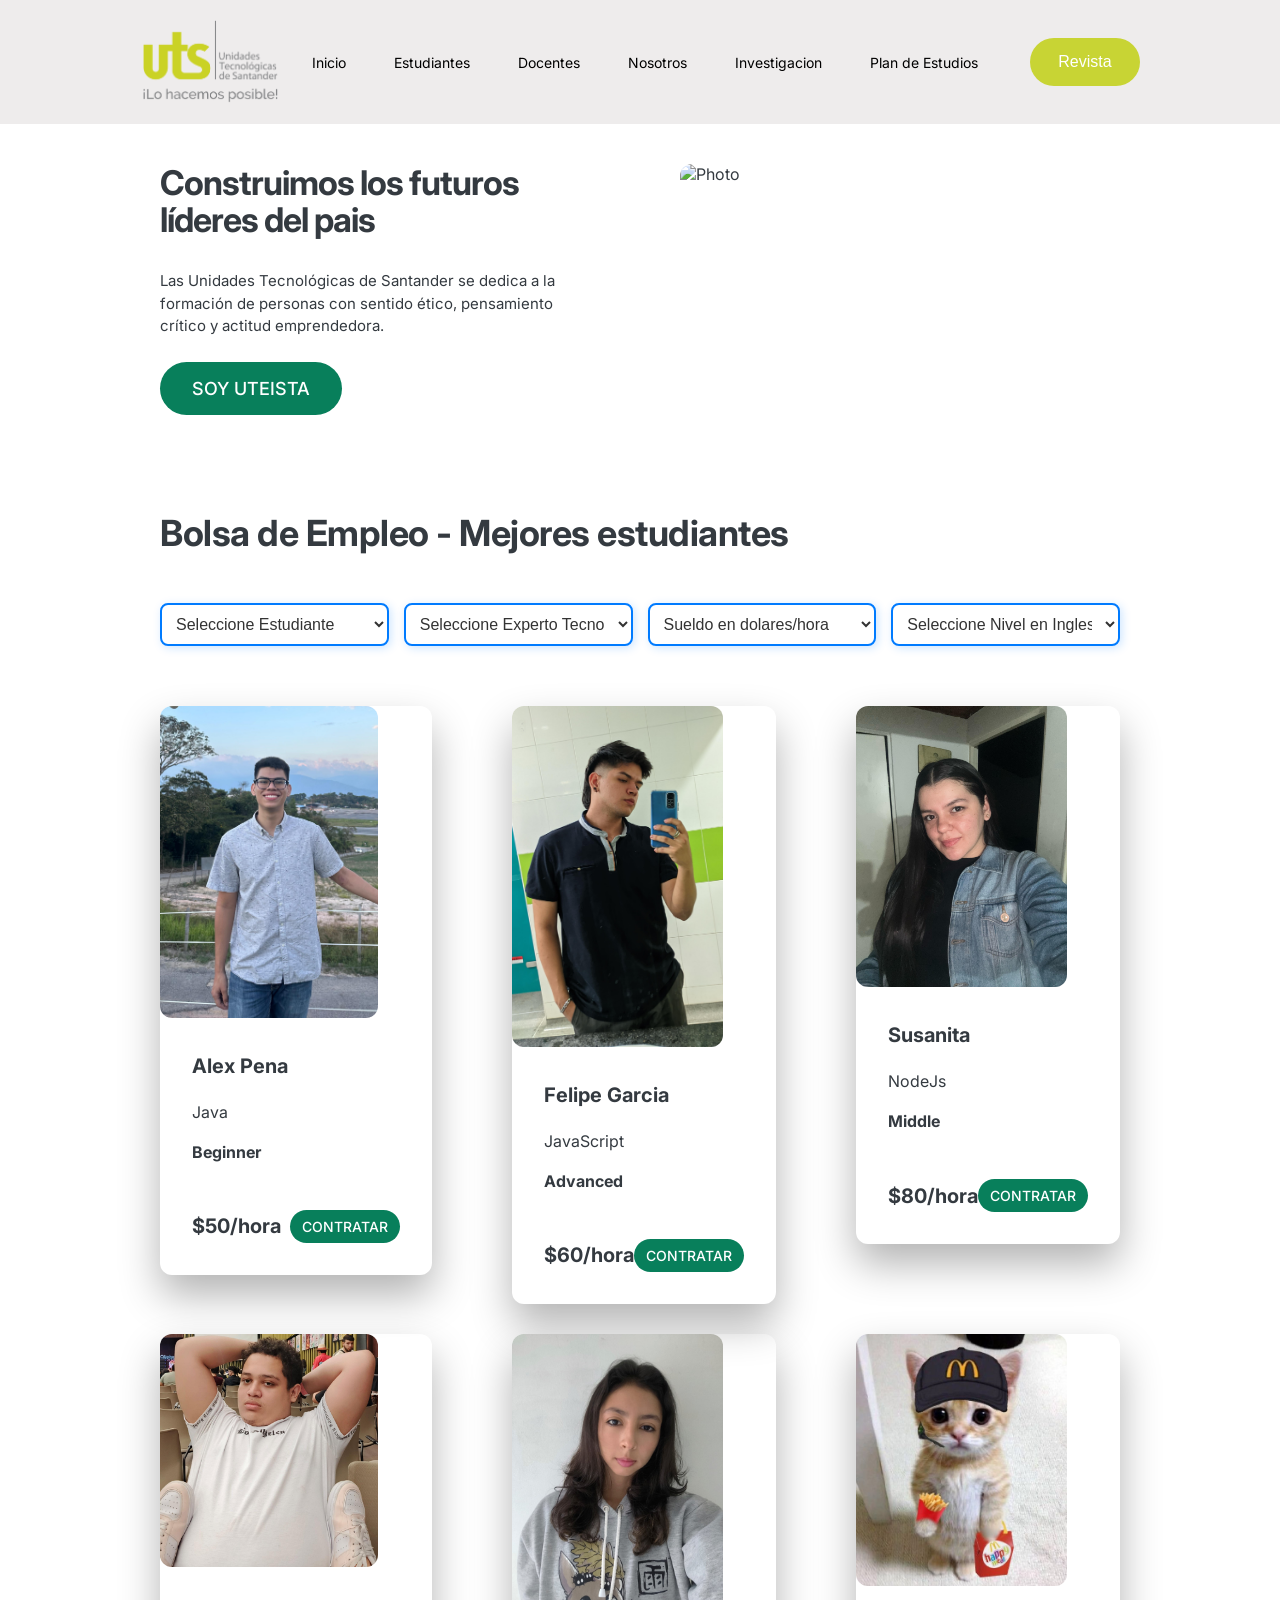
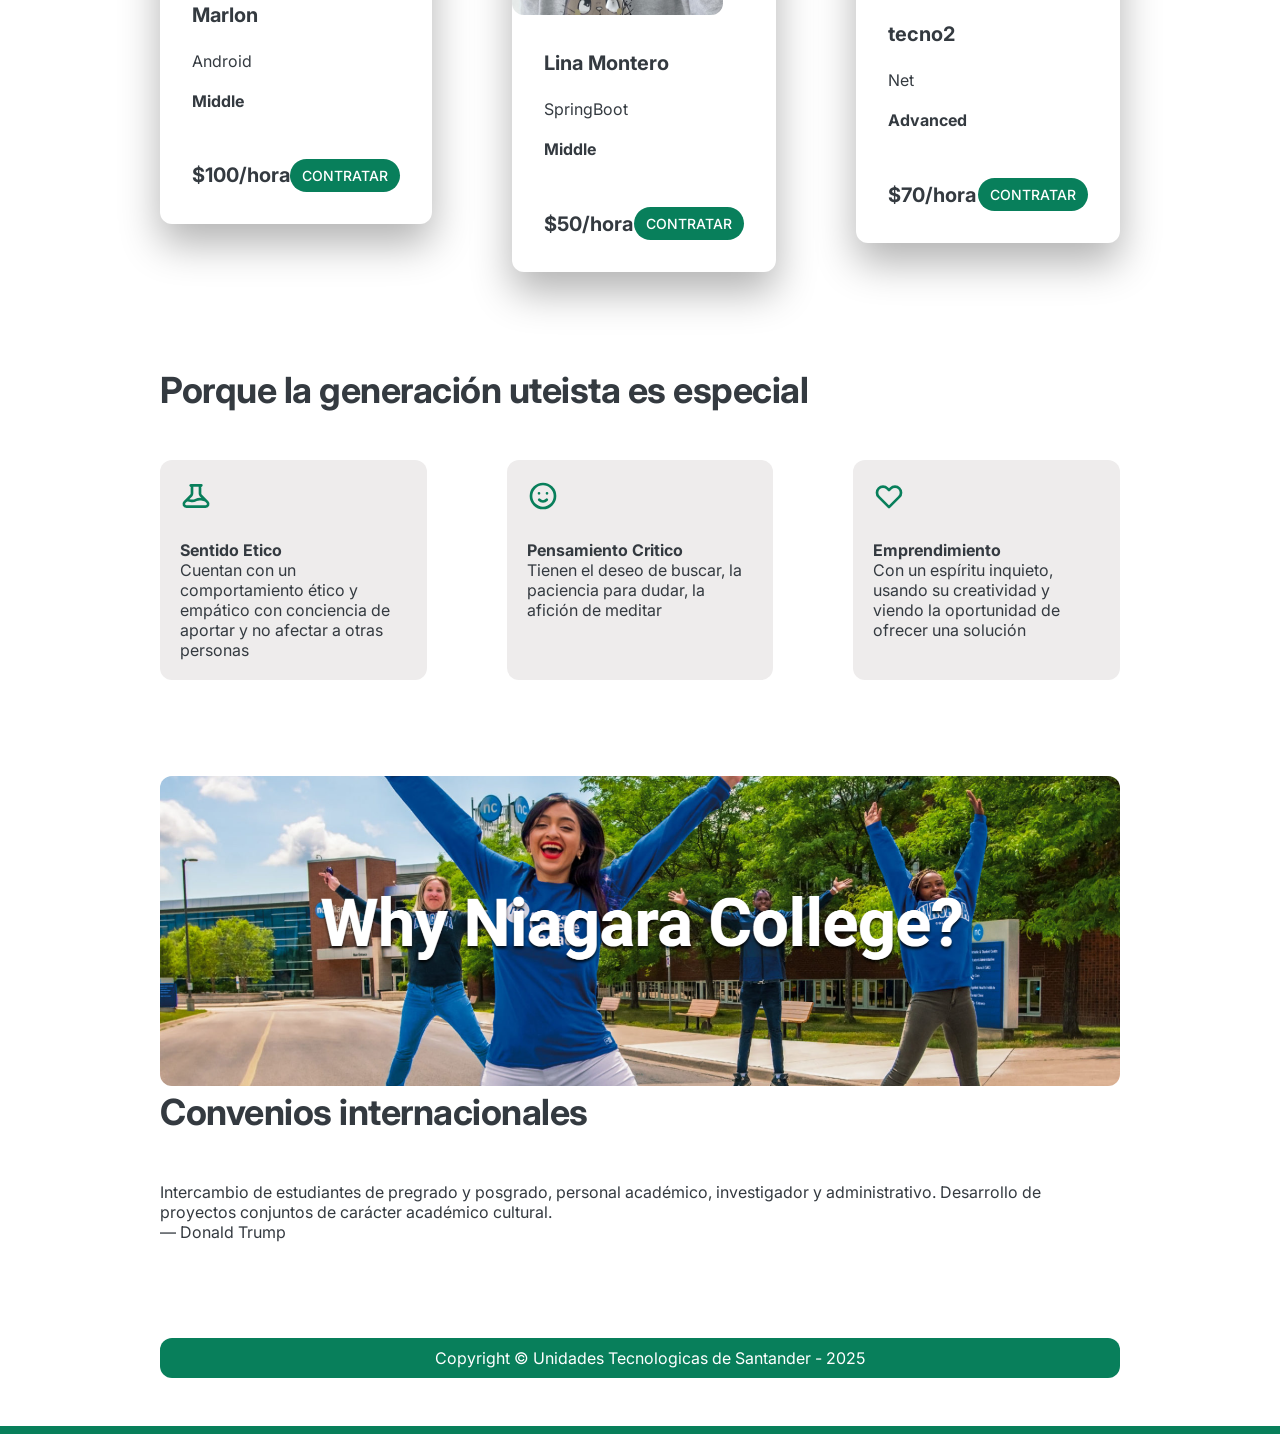
==== index.html @ 167768f4 "Reotganizandi en la raiz del repositorio" ====
<!DOCTYPE html>
<html lang="en">
  <head>
    <meta charset="UTF-8" />
    <meta name="viewport" content="width=device-width, initial-scale=1.0" />
    <link rel="preconnect" href="https://fonts.gstatic.com" />
    <link
      href="https://fonts.googleapis.com/css2?family=Inter:wght@400;500;700&display=swap"
      rel="stylesheet"
    />
    <link rel="stylesheet" href="styles.css" />
    <title>Uteista</title>
  </head>

  <body>
    <!-- Top Bar -->
    <div id="main-header" class="main-header">

      <!-- section Nav Bar -->
      <section class="navbar-uts">

        <!-- Logo -->
        <img src="img/Logo-UTS-1.png" class="logo" alt="Logo" />

        <!-- Nav  Bar -->
        <nav class="navbar-general">
          <!-- Links -->
          <a href="index.html">Inicio</a>
          <a href="#">Estudiantes</a>
          <a href="#">Docentes</a>
          <a href="#">Nosotros</a>
          <a href="#">Investigacion</a>
          <a href="#">Plan de Estudios</a>
        </nav>

        <button class="btn-academic bg-verde">Revista</button>
      </section>
    </div>

    <div class="container">
      <header>
        <!-- Title -->
        <div class="header-text-box">
          <!-- Slogan -->
          <h1>Construimos los futuros líderes del pais</h1>

          <!-- Banner Descripcion -->
          <p class="header-text">
            Las Unidades Tecnológicas de Santander se dedica a la formación de
            personas con sentido ético, pensamiento crítico y actitud
            emprendedora.
          </p>

          <!-- Boton Uteista -->
          <a class="btn btn--big" href="#">Soy Uteista</a>
        </div>

        <!-- Banner Photo -->
        <img src="img/chica-uteista.png" alt="Photo" />
      </header>

      <h2>Bolsa de Empleo - Mejores estudiantes</h2>

      <!-- selects ini -->
      <div class="busqueda">
        <form class="contenedor-selects">

          <!-- Select Nombres estudiantes -->
          
            <select class="form-select desplegable" id="nombre">
              <option value="">Seleccione Estudiante</option>
            </select>
          

           <!-- Select para seleccionar un lenguaje en  la tecnologia en que es experto el estudiante -->
          
            <select class="form-select desplegable" id="experto">
              <option value="">Seleccione Experto Tecnologia</option>
              <option value="html">Html</option>
              <option value="javascript">JavaScript</option>
              <option value="node">Node Js</option>
              <option value="mongo">Mongo DB</option>
              <option value="php">Php</option>
              <option value="vue">Vue</option>
              <option value="asp">ASP.NET</option>
              <option value="java">Java</option>
            </select>
        
        
        <!-- Select sueldo -->
         
            <select class="form-select desplegable" id="sueldo">
              <option value="">Sueldo en dolares/hora</option>
            </select>
         

           <!-- Select para seleccionar un valor del nivel en Ingles -->
          
            <select class="form-select desplegable" id="nivelIngles">
              <option value="">Seleccione Nivel en Ingles</option>
              <option value="beginner">Beginner</option>
              <option value="middle">Middle</option>
              <option value="advanced">Advanced</option>
            </select>
         
        </form>
      </div>
      <!-- selects fin -->


      <section class="bolsa">
        
        <div class="grid-3-cols" id="tarjetas">
        
          
        </div>
      </section>

      <section class="especial">
        <h2>Porque la generación uteista es especial</h2>
        <div class="grid-3-cols">
          <div class="card">
            <svg
              xmlns="http://www.w3.org/2000/svg"
              class="features-icon"
              fill="none"
              viewBox="0 0 24 24"
              stroke="currentColor"
            >
              <path
                stroke-linecap="round"
                stroke-linejoin="round"
                stroke-width="2"
                d="M19.428 15.428a2 2 0 00-1.022-.547l-2.387-.477a6 6 0 00-3.86.517l-.318.158a6 6 0 01-3.86.517L6.05 15.21a2 2 0 00-1.806.547M8 4h8l-1 1v5.172a2 2 0 00.586 1.414l5 5c1.26 1.26.367 3.414-1.415 3.414H4.828c-1.782 0-2.674-2.154-1.414-3.414l5-5A2 2 0 009 10.172V5L8 4z"
              />
            </svg>
            <p class="features-title"><strong>Sentido Etico</strong></p>
            <p class="features-text">
              Cuentan con un comportamiento ético y empático con conciencia de
              aportar y no afectar a otras personas
            </p>
          </div>

          <div class="card">
            <svg
              xmlns="http://www.w3.org/2000/svg"
              class="features-icon"
              fill="none"
              viewBox="0 0 24 24"
              stroke="currentColor"
            >
              <path
                stroke-linecap="round"
                stroke-linejoin="round"
                stroke-width="2"
                d="M14.828 14.828a4 4 0 01-5.656 0M9 10h.01M15 10h.01M21 12a9 9 0 11-18 0 9 9 0 0118 0z"
              />
            </svg>
            <p class="features-title">
              <strong>Pensamiento Critico</strong>
            </p>
            <p class="features-text">
              Tienen el deseo de buscar, la paciencia para dudar, la afición de
              meditar
            </p>
          </div>

          <div class="card">
            <svg
              xmlns="http://www.w3.org/2000/svg"
              class="features-icon"
              fill="none"
              viewBox="0 0 24 24"
              stroke="currentColor"
            >
              <path
                stroke-linecap="round"
                stroke-linejoin="round"
                stroke-width="2"
                d="M4.318 6.318a4.5 4.5 0 000 6.364L12 20.364l7.682-7.682a4.5 4.5 0 00-6.364-6.364L12 7.636l-1.318-1.318a4.5 4.5 0 00-6.364 0z"
              />
            </svg>
            <p class="features-title">
              <strong>Emprendimiento</strong>
            </p>
            <p class="features-text">
              Con un espíritu inquieto, usando su creatividad y viendo la
              oportunidad de ofrecer una solución
            </p>
          </div>
        </div>
      </section>

      <section class="bolsa-section">
        <div >
          <img class="niagara" src="img/Niagara.png" alt="Bolsa de empleo" />
          <div class="bolsa-box">
            <h2>Convenios internacionales</h2>
            <blockquote class="bolsa-text">
             Intercambio de estudiantes de pregrado y posgrado, personal académico, investigador y administrativo. Desarrollo de proyectos conjuntos de carácter académico cultural.
            </blockquote>
            <p class="bolsa-author">&mdash; Donald Trump</p>
          </div>
        </div>
      </section>

     
      <footer id="pie-pagina" class="bg-verde text-white mt-5 p-5">
        <div class="container">
          <div class="col">
            <p class="text-center pie">
              Copyright &copy; Unidades Tecnologicas de Santander - 2025
            </p>
          </div>
        </div>
      </footer>
    </div>
    <script src="db.js"></script>
    <script src="app.js"></script>
  </body>
</html>
---- styles.css ----
* {
    margin: 0;
    padding: 0;
    box-sizing: border-box;
  }

/* ------------------------ */
/* GENERAL STYLES */
/* ------------------------ */
body {
    font-family: "Inter", sans-serif;
    color: #343a40;
    border-bottom: 8px solid #087f5b;
}

.container {
    width: 960px;
    margin: 0 auto;
  }

.main-header {
  background-color: rgb(238, 236, 236);
}

.bg-verde {
  background-color: #087f5b !important;
  font-size: 16px;
}
.navbar-general a {
  color: black;
  margin-right: 20px;
  text-decoration: none;
  padding: 10px 12px;
  font-size: 14px;
}

.navbar-general a:hover {
  color: white;
  margin-right: 20px;
  text-decoration: none;
  background-color: #099268;
  border-radius: 30px;
}
.navbar-uts {
  display: flex;
  justify-content: center;
  align-items: center;
  padding: 20px;
  gap: 20px;
  margin-bottom: 5px;
}

.btn-academic {
  background-color: #c8d434 !important;
  padding: 15px 28px;
  color: white;
  border-radius: 30px;
  border: none;
  cursor: pointer;
}

.logo {
  width: 140px;
  height: auto;
}


  header,
  section {
    margin-bottom: 96px;
  }

  h2 {
    margin-bottom: 48px;
    font-size: 36px;
    letter-spacing: -0.5px;

  }

  .grid-3-cols {
    display: grid;
    grid-template-columns: repeat(3, 1fr);
    column-gap: 80px;
  }

  .btn:link,
.btn:visited {
  background-color: #087f5b;
  color: #fff;
  text-decoration: none;
  text-transform: uppercase;
  font-weight: 500;

  display: inline-block;
  border-radius: 100px;
}

.btn:hover,
.btn:active {
  background-color: #099268;
}

.btn--big {
    font-size: 18px;
    padding: 16px 32px;
  }

  .btn--small {
    font-size: 14px;
    padding: 8px 12px;
  }
  
  img {
    border-radius: 12px;
  }

/* HEADER */
header {
    display: grid;
    grid-template-columns: repeat(2, 1fr);
    column-gap: 80px;
    margin-top: 40px;
  }

  .header-text-box {
    align-self: center;
  }

  h1 {
    margin-bottom: 32px;
    font-size: 34px;
    line-height: 1.1;
    letter-spacing: -1px;
  
  }

  .header-text {
    margin-bottom: 24px;
    font-size: 15px;
    line-height: 1.5;
  }

  img {
    width: 80%;
  }
  .niagara{
    width: 100%;
    
  }


  /* FEATURES */
.features-icon {
  stroke: #087f5b;
  width: 32px;
  height: 32px;
  margin-bottom: 24px;
}


.card{
  background-color: rgb(238, 236, 236);
  padding: 20px;
  border-radius: 12px;
}

.contenedor-selects {
  display: flex;
  gap: 15px; /* Espacio entre los selects */
  flex-wrap: wrap; /* Permite que los selects se acomoden si hay poco espacio */
  justify-content: center; /* Centra los selects */
}

.desplegable {
  flex: 1; /* Permite que los selects se adapten al ancho disponible */
  min-width: 200px; /* Evita que se hagan muy pequeños */
  padding: 10px;
  font-size: 16px;
  font-weight: 500;
  border: 2px solid #007bff;
  border-radius: 8px;
  background: #ffffff;
  color: #333;
  outline: none;
  transition: all 0.3s ease;
  box-shadow: 2px 2px 10px rgba(0, 123, 255, 0.2);
}

.desplegable:hover {
  border-color: #0056b3;
  box-shadow: 2px 2px 15px rgba(0, 86, 179, 0.3);
}

.desplegable:focus {
  border-color: #004080;
  box-shadow: 2px 2px 20px rgba(0, 64, 128, 0.4);
}

.desplegable option {
  font-size: 14px;
  background: #ffffff;
  color: #333;
  padding: 10px;
}

.bolsa{
  margin-top: 30px;
}

/* BOLSA DE EMPLEO */
/* STUDENT */
.student{
  margin-top: 30px;
}

.student {
  box-shadow: 0 20px 40px 0 rgba(0, 0, 0, 0.3);
  border-radius: 12px;
}


.student-box {
  padding: 32px;
}

h3 {
  margin-bottom: 24px;
  font-size: 20px;
}

.student-details {
  list-style: none;
  margin-bottom: 48px;
}



.student-price {
  display: flex;
  justify-content: space-between;
  align-items: center;
  font-size: 20px;
}

footer {
  margin-bottom: 48px;
  font-size: 14px;
  color: #495057;
  padding: 10px;
  color: white;
  text-align: center;
  border-radius: 12px;
}
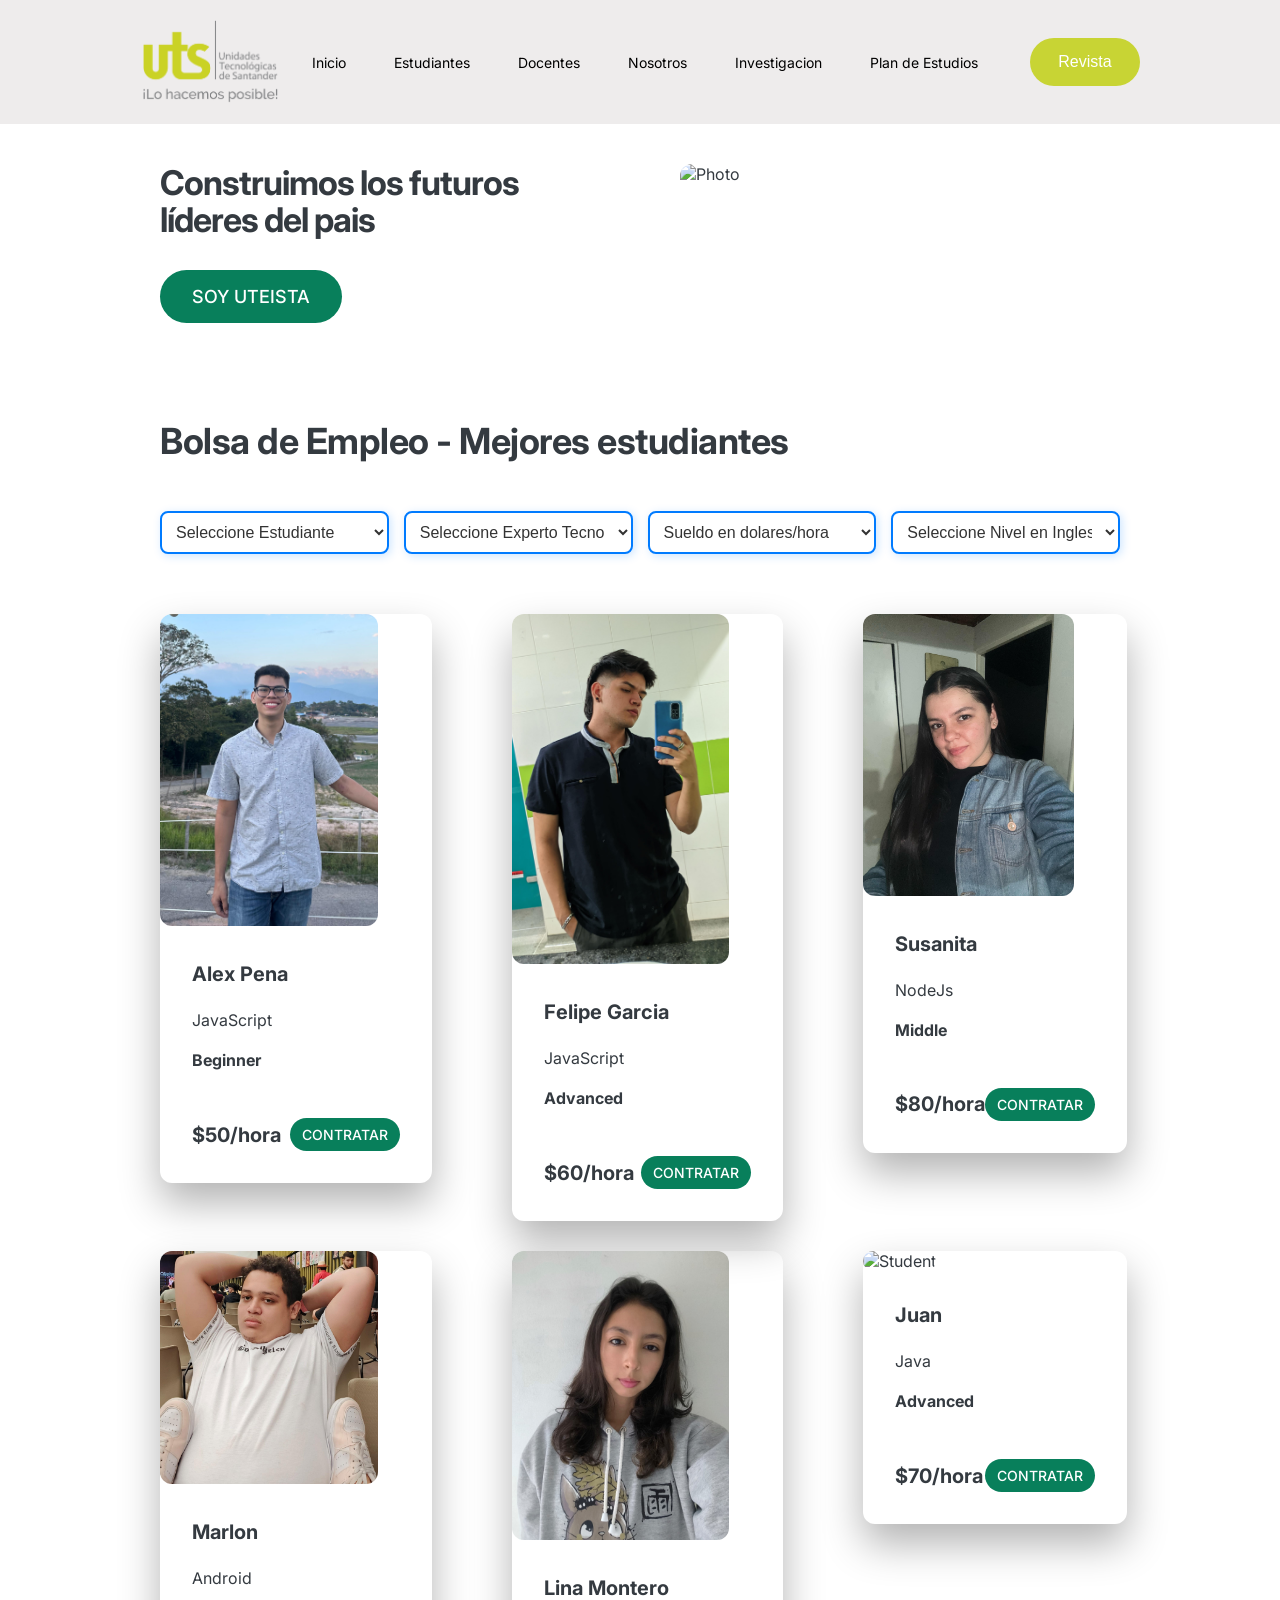
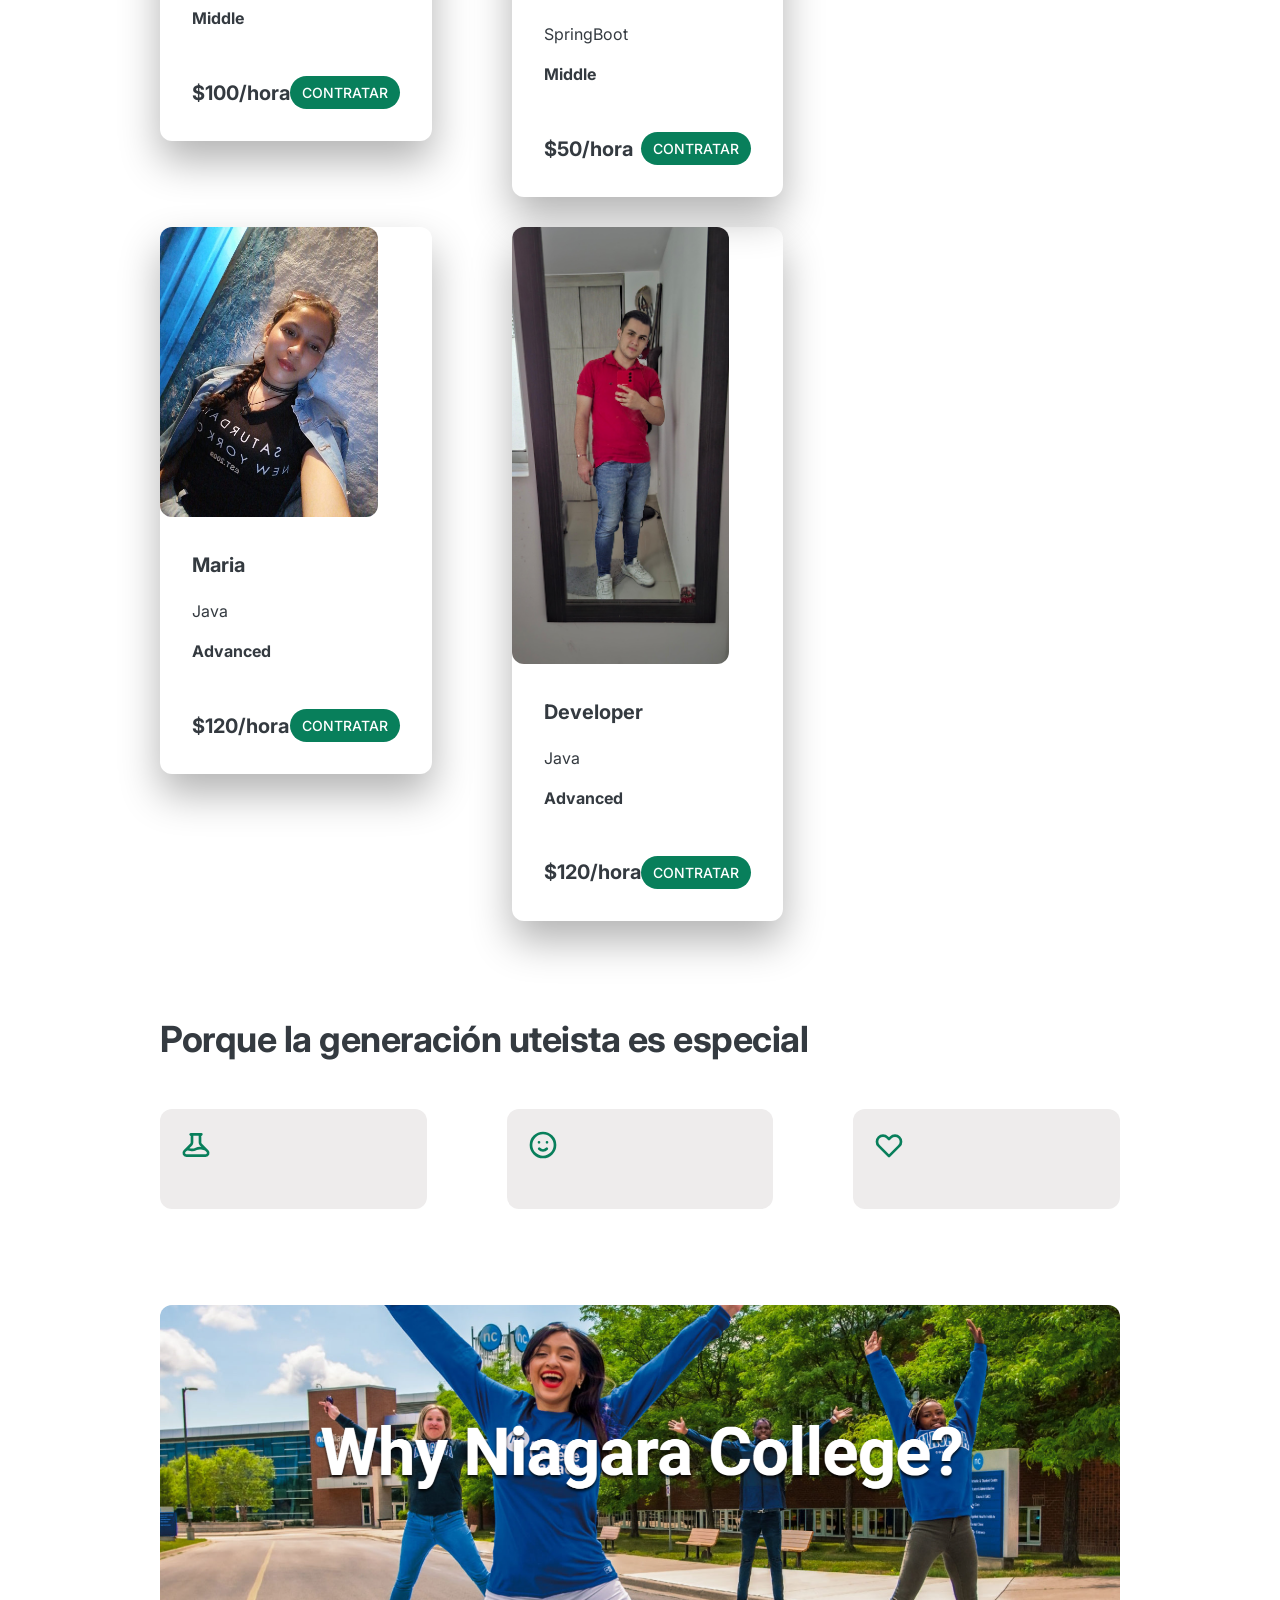
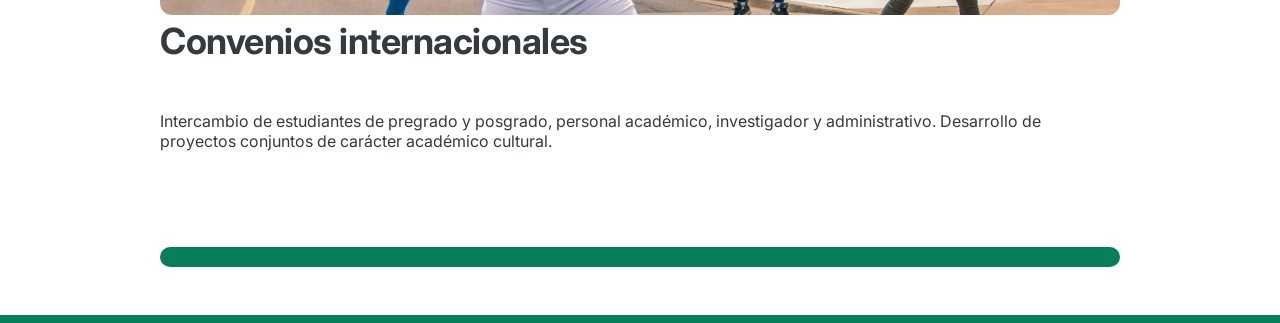
==== commit 671680f8: "Filters Interconectados" ====
--- a/index.html
+++ b/index.html
@@ -77,13 +77,14 @@
             <select class="form-select desplegable" id="experto">
               <option value="">Seleccione Experto Tecnologia</option>
               <option value="html">Html</option>
-              <option value="javascript">JavaScript</option>
-              <option value="node">Node Js</option>
-              <option value="mongo">Mongo DB</option>
+              <option value="JavaScript">JavaScript</option>
+              <option value="Node Js">Node Js</option>
+              <option value="Mongo DB">Mongo DB</option>
               <option value="php">Php</option>
               <option value="vue">Vue</option>
               <option value="asp">ASP.NET</option>
-              <option value="java">Java</option>
+              <option value="Java">Java</option>
+              <option value="Android">Android</option>
             </select>
         
         
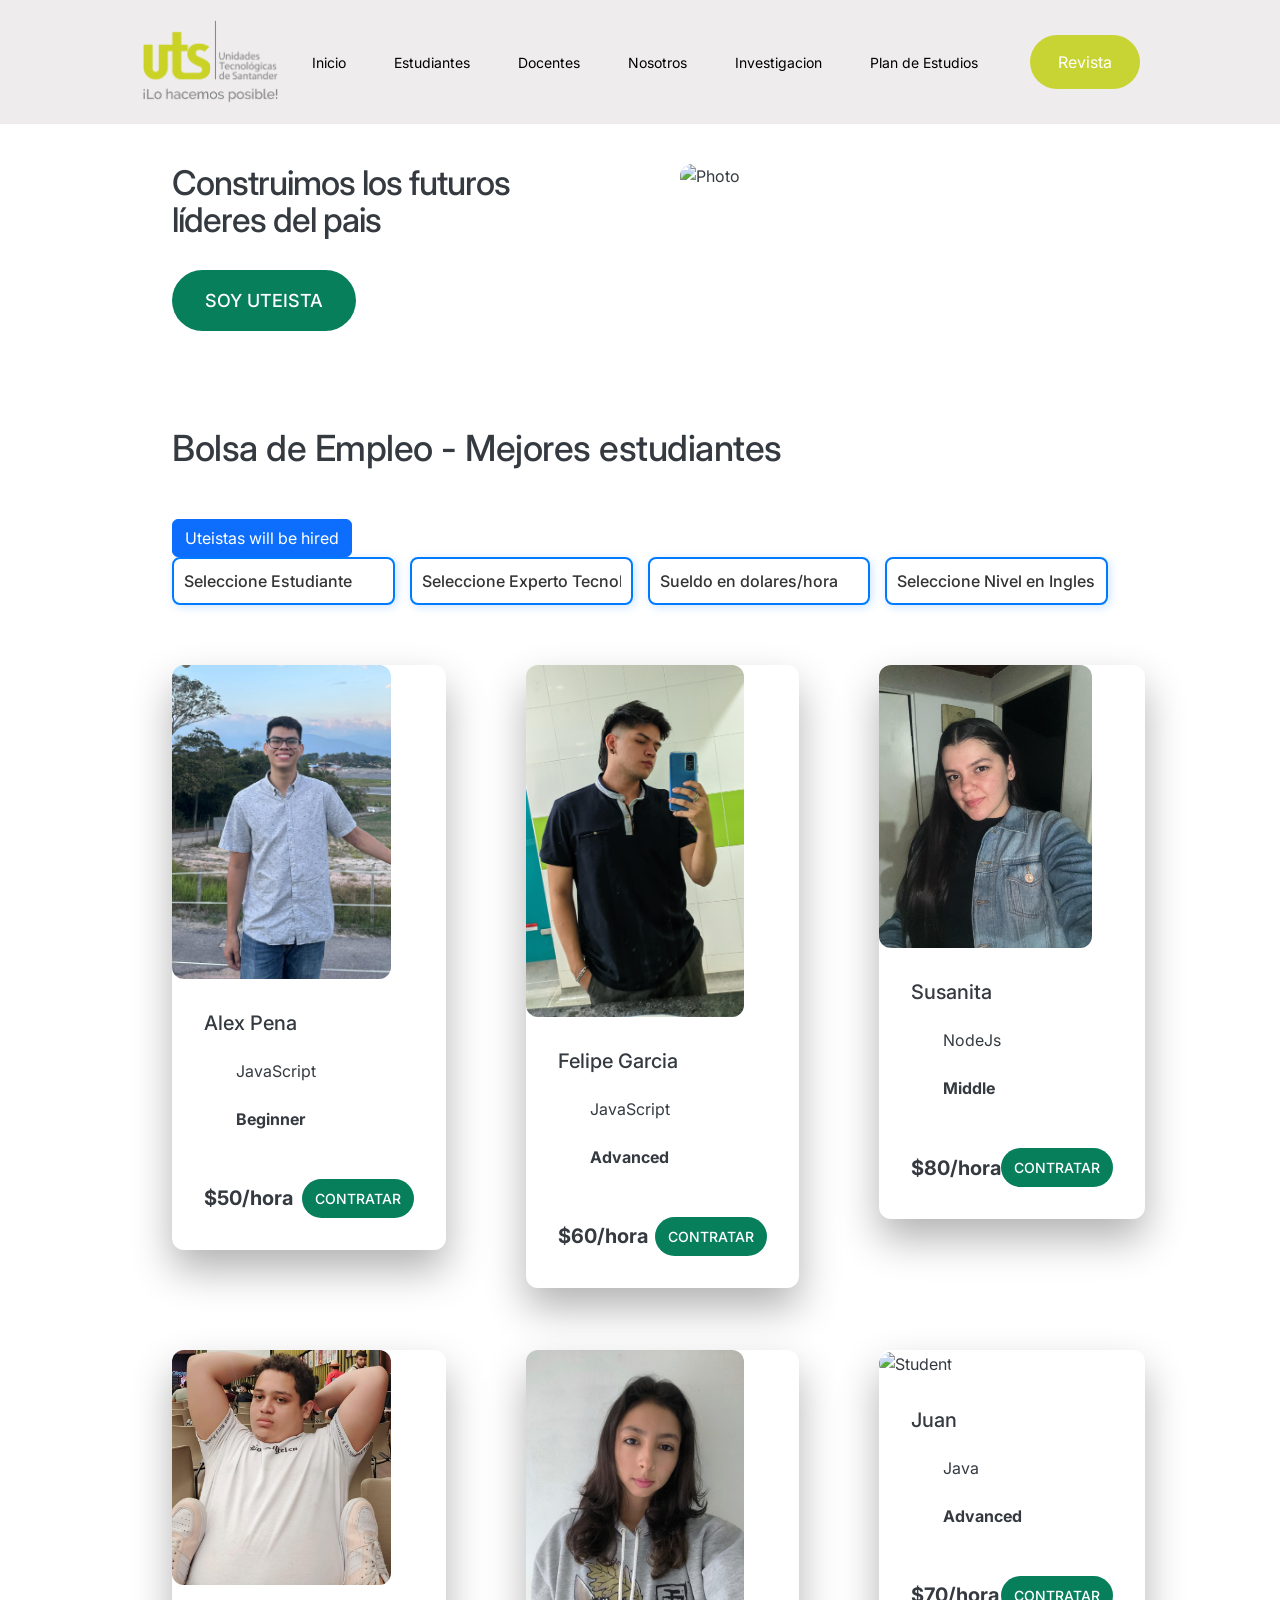
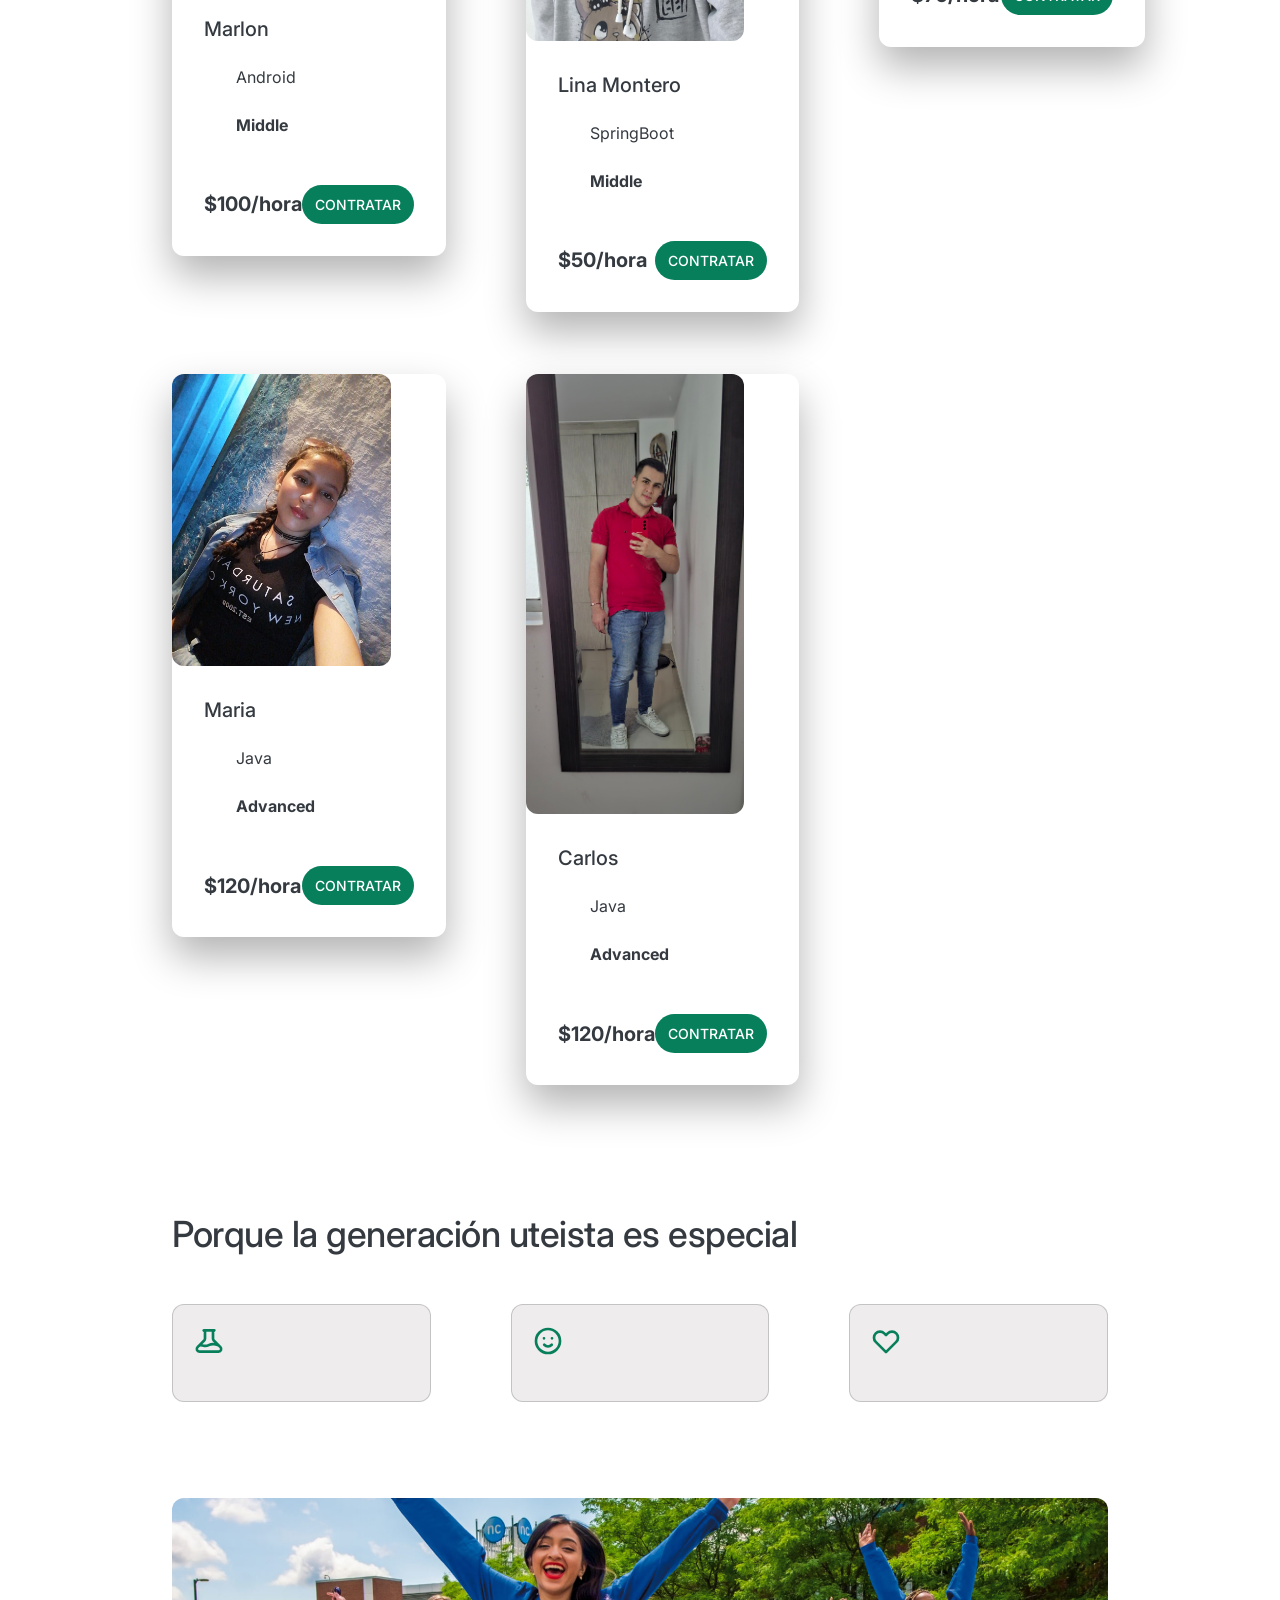
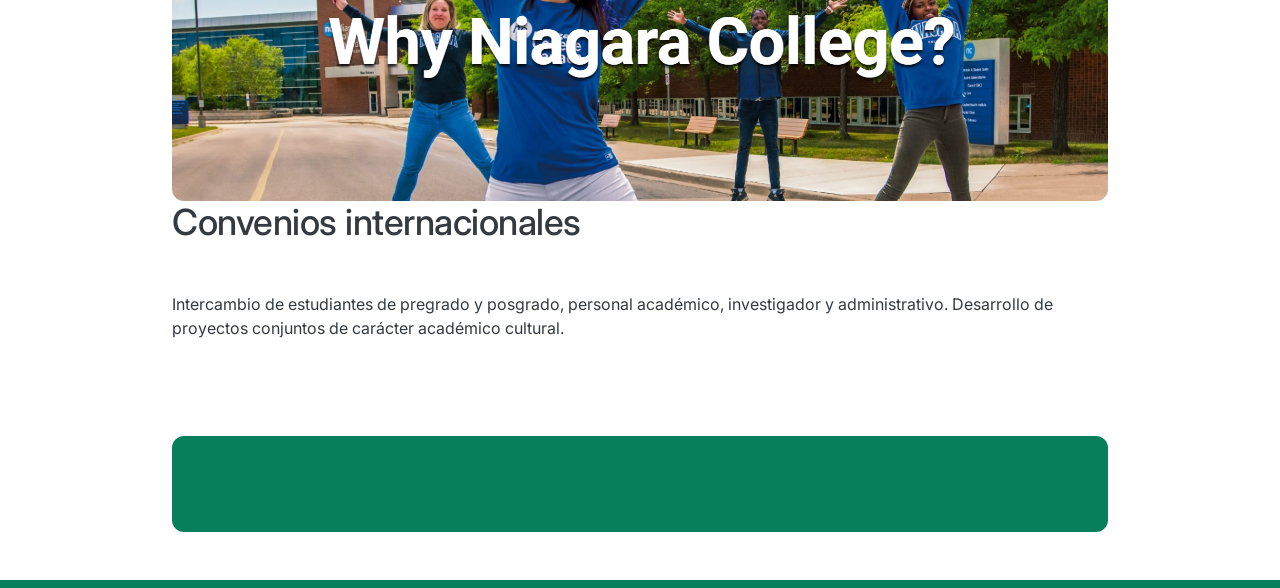
==== commit 8f60f2d8: "carrito contratacion" ====
--- a/index.html
+++ b/index.html
@@ -8,6 +8,7 @@
       href="https://fonts.googleapis.com/css2?family=Inter:wght@400;500;700&display=swap"
       rel="stylesheet"
     />
+    <link href="https://cdn.jsdelivr.net/npm/bootstrap@5.3.3/dist/css/bootstrap.min.css" rel="stylesheet" integrity="sha384-QWTKZyjpPEjISv5WaRU9OFeRpok6YctnYmDr5pNlyT2bRjXh0JMhjY6hW+ALEwIH" crossorigin="anonymous">
     <link rel="stylesheet" href="styles.css" />
     <title>Uteista</title>
   </head>
@@ -15,10 +16,8 @@
   <body>
     <!-- Top Bar -->
     <div id="main-header" class="main-header">
-
       <!-- section Nav Bar -->
       <section class="navbar-uts">
-
         <!-- Logo -->
         <img src="img/Logo-UTS-1.png" class="logo" alt="Logo" />
 
@@ -61,59 +60,113 @@
 
       <h2>Bolsa de Empleo - Mejores estudiantes</h2>
 
+      <!-- modal ini -->
+      <!-- Button trigger modal -->
+      <button
+        type="button"
+        class="btn btn-primary"
+        data-bs-toggle="modal"
+        data-bs-target="#exampleModal"
+      >
+        Uteistas will be hired
+      </button>
+
+      <!-- Modal -->
+      <div
+        class="modal fade"
+        id="exampleModal"
+        tabindex="-1"
+        aria-labelledby="exampleModalLabel"
+        aria-hidden="true"
+      >
+        <div class="modal-dialog">
+          <div class="modal-content">
+            <div class="modal-header">
+              <h5 class="modal-title" id="exampleModalLabel">Modal title</h5>
+              <button
+                type="button"
+                class="btn-close"
+                data-bs-dismiss="modal"
+                aria-label="Close"
+              ></button>
+            </div>
+            <div class="modal-body">
+              <table class="table table-dark">
+                <thead>
+                  <tr>
+                    <th>Imagen</th>
+                    <th>Nombre</th>
+                    <th>Lenguaje</th>
+                    <th>Ingles</th>
+                    <th>Sueldo</th>
+                  </tr>
+                </thead>
+                <tbody>
+
+                </tbody>
+              </table>
+            </div>
+            <div class="modal-footer">
+              <button
+                type="button"
+                class="btn btn-secondary"
+                data-bs-dismiss="modal"
+              >
+                Close
+              </button>
+              <button type="button" class="btn btn-primary">
+                Save changes
+              </button>
+            </div>
+          </div>
+        </div>
+      </div>
+      <!-- modal fin -->
       <!-- selects ini -->
       <div class="busqueda">
         <form class="contenedor-selects">
-
           <!-- Select Nombres estudiantes -->
-          
-            <select class="form-select desplegable" id="nombre">
-              <option value="">Seleccione Estudiante</option>
-            </select>
-          
-
-           <!-- Select para seleccionar un lenguaje en  la tecnologia en que es experto el estudiante -->
-          
-            <select class="form-select desplegable" id="experto">
-              <option value="">Seleccione Experto Tecnologia</option>
-              <option value="html">Html</option>
-              <option value="JavaScript">JavaScript</option>
-              <option value="Node Js">Node Js</option>
-              <option value="Mongo DB">Mongo DB</option>
-              <option value="php">Php</option>
-              <option value="vue">Vue</option>
-              <option value="asp">ASP.NET</option>
-              <option value="Java">Java</option>
-              <option value="Android">Android</option>
-            </select>
-        
-        
-        <!-- Select sueldo -->
-         
-            <select class="form-select desplegable" id="sueldo">
-              <option value="">Sueldo en dolares/hora</option>
-            </select>
-         
-
-           <!-- Select para seleccionar un valor del nivel en Ingles -->
-          
-            <select class="form-select desplegable" id="nivelIngles">
-              <option value="">Seleccione Nivel en Ingles</option>
-              <option value="beginner">Beginner</option>
-              <option value="middle">Middle</option>
-              <option value="advanced">Advanced</option>
-            </select>
-         
+
+          <select class="form-select desplegable" id="nombre">
+            <option value="">Seleccione Estudiante</option>
+          </select>
+
+          <!-- Select para seleccionar un lenguaje en  la tecnologia en que es experto el estudiante -->
+
+          <select class="form-select desplegable" id="experto">
+            <option value="">Seleccione Experto Tecnologia</option>
+            <option value="html">Html</option>
+            <option value="JavaScript">JavaScript</option>
+            <option value="Node Js">Node Js</option>
+            <option value="Mongo DB">Mongo DB</option>
+            <option value="php">Php</option>
+            <option value="vue">Vue</option>
+            <option value="asp">ASP.NET</option>
+            <option value="Java">Java</option>
+            <option value="Android">Android</option>
+          </select>
+
+          <!-- Select sueldo -->
+
+          <select class="form-select desplegable" id="sueldo">
+            <option value="">Sueldo en dolares/hora</option>
+          </select>
+
+          <!-- Select para seleccionar un valor del nivel en Ingles -->
+
+          <select class="form-select desplegable" id="nivelIngles">
+            <option value="">Seleccione Nivel en Ingles</option>
+            <option value="beginner">Beginner</option>
+            <option value="middle">Middle</option>
+            <option value="advanced">Advanced</option>
+          </select>
         </form>
       </div>
       <!-- selects fin -->
 
-
       <section class="bolsa">
-        
         <div class="grid-3-cols" id="tarjetas">
-        
-          
+
         </div>
       </section>
 
@@ -193,19 +246,20 @@
       </section>
 
       <section class="bolsa-section">
-        <div >
+        <div>
           <img class="niagara" src="img/Niagara.png" alt="Bolsa de empleo" />
           <div class="bolsa-box">
             <h2>Convenios internacionales</h2>
             <blockquote class="bolsa-text">
-             Intercambio de estudiantes de pregrado y posgrado, personal académico, investigador y administrativo. Desarrollo de proyectos conjuntos de carácter académico cultural.
+              Intercambio de estudiantes de pregrado y posgrado, personal
+              académico, investigador y administrativo. Desarrollo de proyectos
+              conjuntos de carácter académico cultural.
             </blockquote>
             <p class="bolsa-author">&mdash; Donald Trump</p>
           </div>
         </div>
       </section>
 
-     
       <footer id="pie-pagina" class="bg-verde text-white mt-5 p-5">
         <div class="container">
           <div class="col">
@@ -216,6 +270,7 @@
         </div>
       </footer>
     </div>
+    <script src="https://cdn.jsdelivr.net/npm/bootstrap@5.3.3/dist/js/bootstrap.bundle.min.js" integrity="sha384-YvpcrYf0tY3lHB60NNkmXc5s9fDVZLESaAA55NDzOxhy9GkcIdslK1eN7N6jIeHz" crossorigin="anonymous"></script>
     <script src="db.js"></script>
     <script src="app.js"></script>
   </body>
